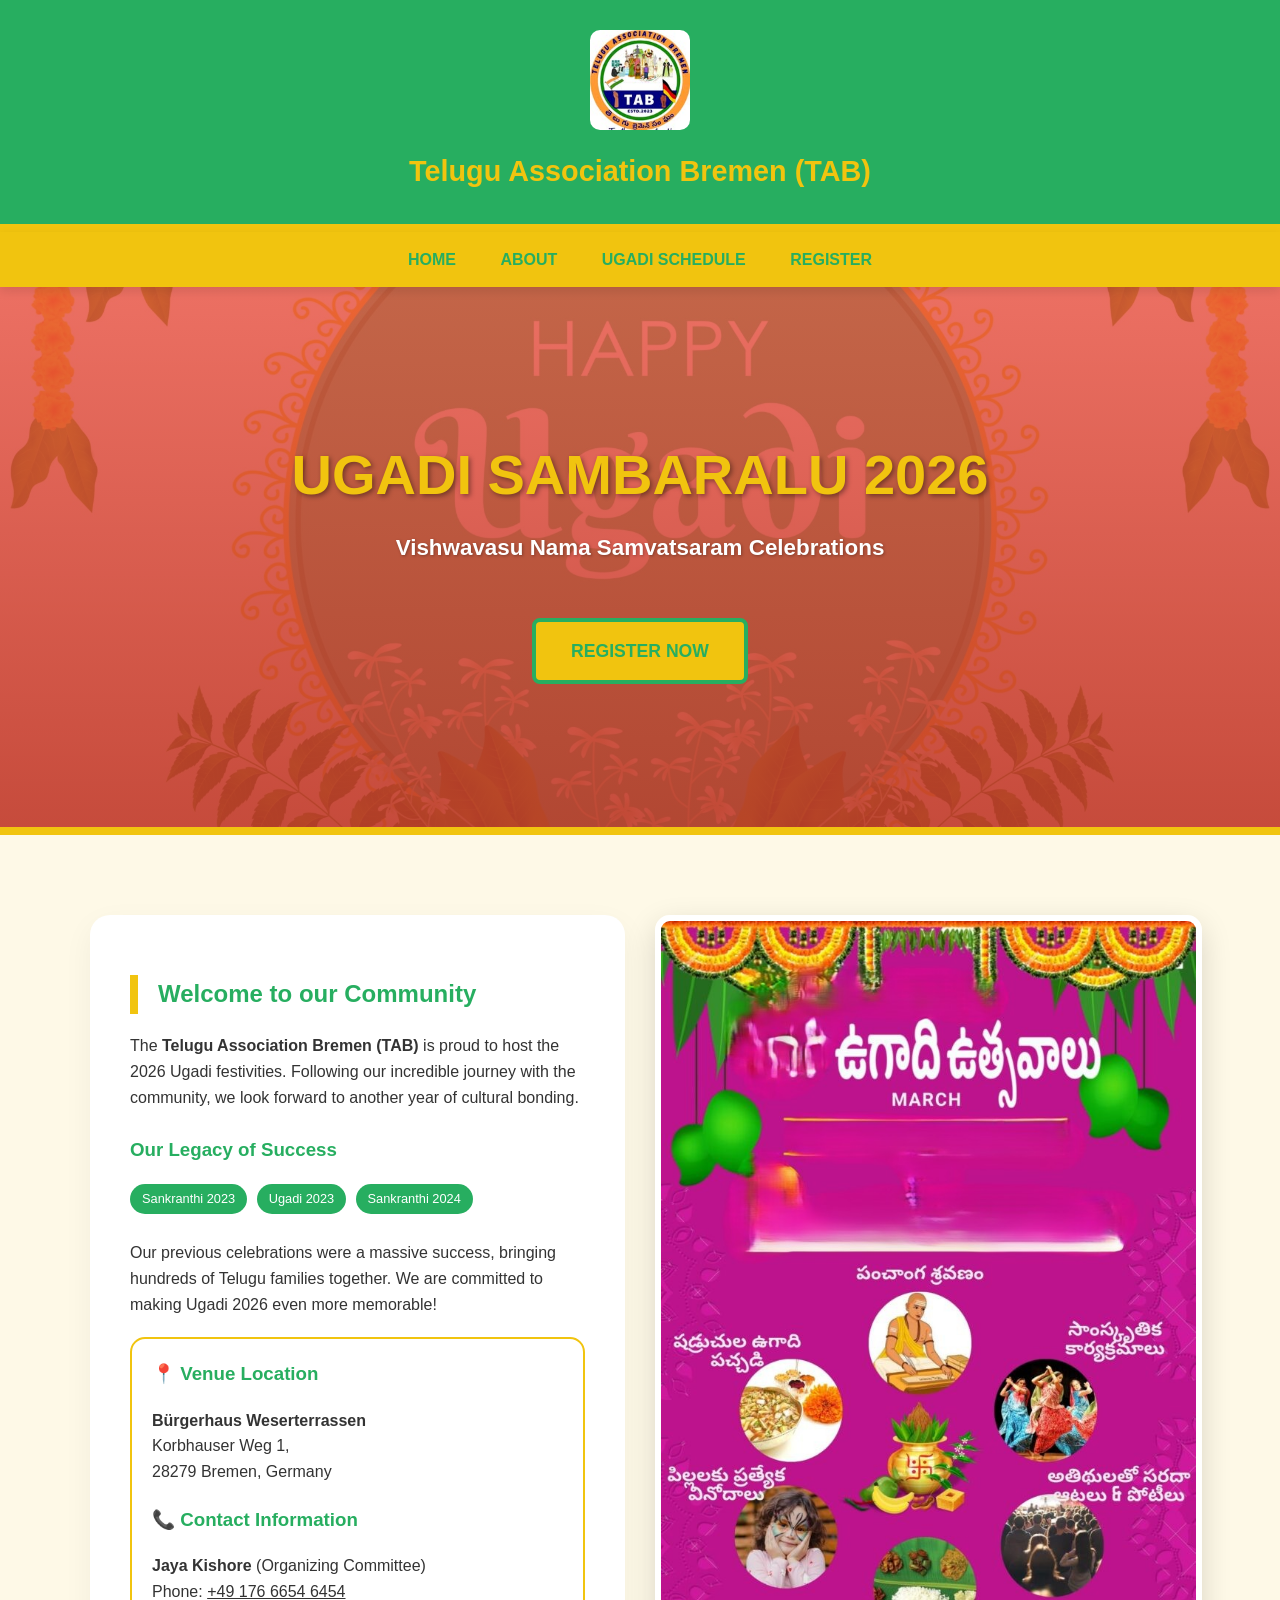
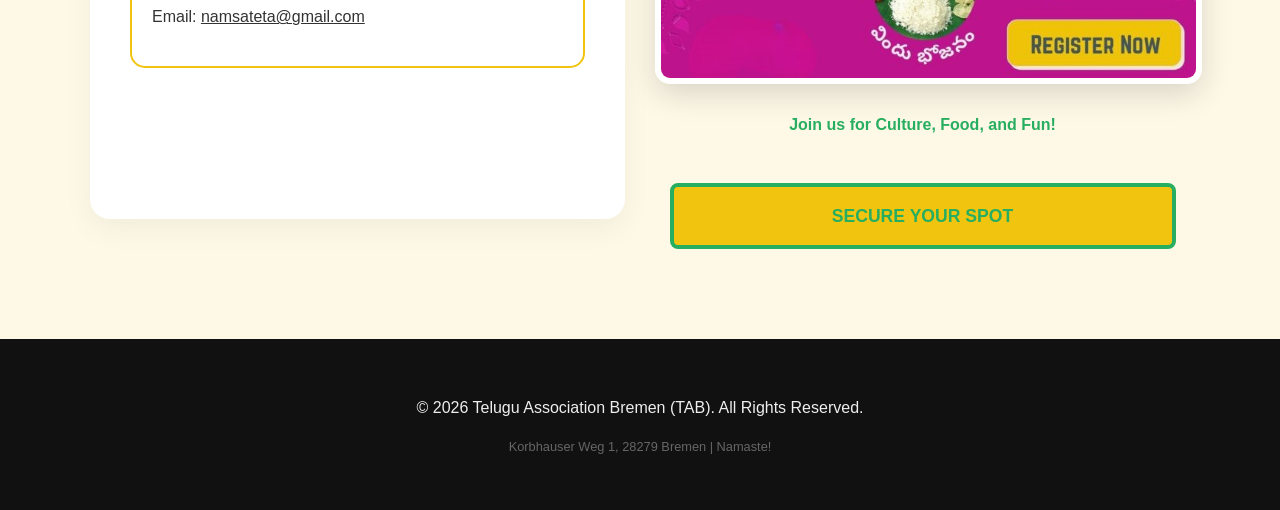
==== index.html @ 5e6ba740 "full webiste v1" ====
<!DOCTYPE html>
<html lang="en">
<head>
    <meta charset="UTF-8">
    <meta name="viewport" content="width=device-width, initial-scale=1.0">
    <title>Home | Telugu Association Bremen (TAB)</title>
    <link rel="stylesheet" href="style.css">
    <style>
        /* Internal Page-Specific Overrides */
        /* Internal Page-Specific Overrides */
        .hero-section {
            /* Updated to a Light Red / Deep Orange Gradient */
            background: linear-gradient(rgba(231, 76, 60, 0.8), rgba(192, 57, 43, 0.9)), url('ugadi-bg.jpg'); 
            height: 500px; 
            background-size: cover; 
            background-position: center; 
            color: white; 
            display: flex; 
            flex-direction: column; 
            justify-content: center; 
            align-items: center; 
            text-align: center; 
            padding: 20px;
            border-bottom: 8px solid #f1c40f;
        }

        .hero-title {
            font-size: 3.5rem; 
            color: #f1c40f; 
            margin: 0; 
            text-shadow: 2px 2px 5px rgba(0,0,0,0.4);
            font-weight: 900;
        }

        .hero-subtitle {
            font-size: 1.4rem; 
            font-weight: 600; 
            text-shadow: 1px 1px 3px rgba(0,0,0,0.3);
            margin-top: 10px;
        }

  

        .info-grid {
            display: grid;
            grid-template-columns: repeat(auto-fit, minmax(320px, 1fr));
            gap: 30px;
            margin-top: 40px;
        }

        .history-tag {
            display: inline-block;
            background: #27ae60;
            color: #fff;
            padding: 5px 12px;
            border-radius: 20px;
            font-size: 0.8rem;
            margin-right: 5px;
            margin-bottom: 10px;
        }

        .contact-box {
            background: #ffffff;
            border: 2px solid #f1c40f;
            padding: 20px;
            border-radius: 15px;
            margin-top: 20px;
        }

        .flyer-preview img {
            width: 100%;
            border-radius: 15px;
            box-shadow: 0 10px 30px rgba(0,0,0,0.15);
            border: 6px solid #fff;
            transition: transform 0.3s;
        }
        
        .flyer-preview img:hover {
            transform: scale(1.02);
        }
    </style>
</head>
<body>

    <header>
        <img src="logo.jpg" alt="TAB Bremen Logo" class="logo-img">
        <h1 style="margin:0; font-size: 1.8rem;">Telugu Association Bremen (TAB)</h1>
    </header>

    <nav>
        <a href="index.html">HOME</a>
        <a href="about.html">ABOUT</a>
        <a href="schedule.html">UGADI SCHEDULE</a>
        <a href="register.html">REGISTER</a>
    </nav>

    <section class="hero-section">
        <h1 class="hero-title">UGADI SAMBARALU 2026</h1>
        <p class="hero-subtitle">Vishwavasu Nama Samvatsaram Celebrations</p>
        <a href="register.html" class="back-btn">REGISTER NOW</a>
    </section>

    <main class="container">
        
        <div class="info-grid">
            <div class="card">
                <h2>Welcome to our Community</h2>
                <p>The <strong>Telugu Association Bremen (TAB)</strong> is proud to host the 2026 Ugadi festivities. Following our incredible journey with the community, we look forward to another year of cultural bonding.</p>
                
                <h3 style="color: #27ae60; margin-top: 25px;">Our Legacy of Success</h3>
                <div>
                    <span class="history-tag">Sankranthi 2023</span>
                    <span class="history-tag">Ugadi 2023</span>
                    <span class="history-tag">Sankranthi 2024</span>
                </div>
                <p>Our previous celebrations were a massive success, bringing hundreds of Telugu families together. We are committed to making Ugadi 2026 even more memorable!</p>

                <div class="contact-box">
                    <h3 style="margin-top:0; color: #27ae60;">📍 Venue Location</h3>
                    <p style="margin-bottom: 20px;">
                        <strong>Bürgerhaus Weserterrassen</strong><br>
                        Korbhauser Weg 1,<br>
                        28279 Bremen, Germany
                    </p>
                    
                    <h3 style="color: #27ae60;">📞 Contact Information</h3>
                    <p><strong>Jaya Kishore</strong> (Organizing Committee)<br>
                    Phone: <a href="tel:+491766654645454" style="color: inherit;">+49 176 6654 6454</a><br>
                    Email: <a href="mailto:namsateta@gmail.com" style="color: inherit;">namsateta@gmail.com</a></p>
                </div>
            </div>

            <div class="flyer-preview">
                <img src="Flyer.jpg" alt="Ugadi 2026 Official Flyer">
                <div style="text-align: center; margin-top: 20px;">
                    <p style="font-weight: bold; color: #27ae60;">Join us for Culture, Food, and Fun!</p>
                    <a href="register.html" class="back-btn" style="width: 80%;">SECURE YOUR SPOT</a>
                </div>
            </div>
        </div>

    </main>

    <footer>
        <p>&copy; 2026 Telugu Association Bremen (TAB). All Rights Reserved.</p>
        <p style="font-size: 0.8rem; color: #666;">Korbhauser Weg 1, 28279 Bremen | Namaste!</p>
    </footer>

</body>
</html>
---- style.css ----
/* style.css */
body { 
    font-family: 'Segoe UI', Tahoma, Geneva, Verdana, sans-serif; 
    margin: 0; 
    color: #333; 
    background-color: #FEF9E7; /* Unified Light Yellow Background */
    line-height: 1.6;
}

header { 
    background: #27ae60; 
    color: #f1c40f; 
    padding: 30px 20px; 
    text-align: center; 
    border-bottom: 8px solid #f1c40f; 
}

.logo-img { height: 100px; border-radius: 10px; margin-bottom: 10px; }

nav { 
    background: #f1c40f; 
    padding: 15px; 
    text-align: center; 
    position: sticky; 
    top: 0; 
    z-index: 1000; 
    box-shadow: 0 4px 10px rgba(0,0,0,0.1);
}

nav a { 
    margin: 0 20px; 
    text-decoration: none; 
    color: #27ae60; 
    font-weight: 800; 
    text-transform: uppercase;
}

.container { padding: 40px 20px; max-width: 1100px; margin: 0 auto; }

.card { 
    background: #ffffff; 
    padding: 40px; 
    border-radius: 20px; 
    box-shadow: 0 10px 30px rgba(0,0,0,0.05); 
    margin-bottom: 30px;
}

h2 { color: #27ae60; border-left: 8px solid #f1c40f; padding-left: 20px; }

/* Bold & Thick Yellow Back Button */
.back-btn {
    display: inline-block;
    margin-top: 30px;
    padding: 15px 35px;
    background-color: #f1c40f; /* Thick Yellow */
    color: #27ae60;
    text-decoration: none;
    border-radius: 8px;
    font-weight: 900; /* Extra Bold */
    font-size: 1.1rem;
    border: 4px solid #27ae60; /* Thick Green Border */
    text-transform: uppercase;
    transition: 0.3s ease-in-out;
}

.back-btn:hover {
    background-color: #27ae60;
    color: #f1c40f;
    transform: scale(1.05);
}

footer { background: #111; color: #eee; text-align: center; padding: 40px; margin-top: 50px; }
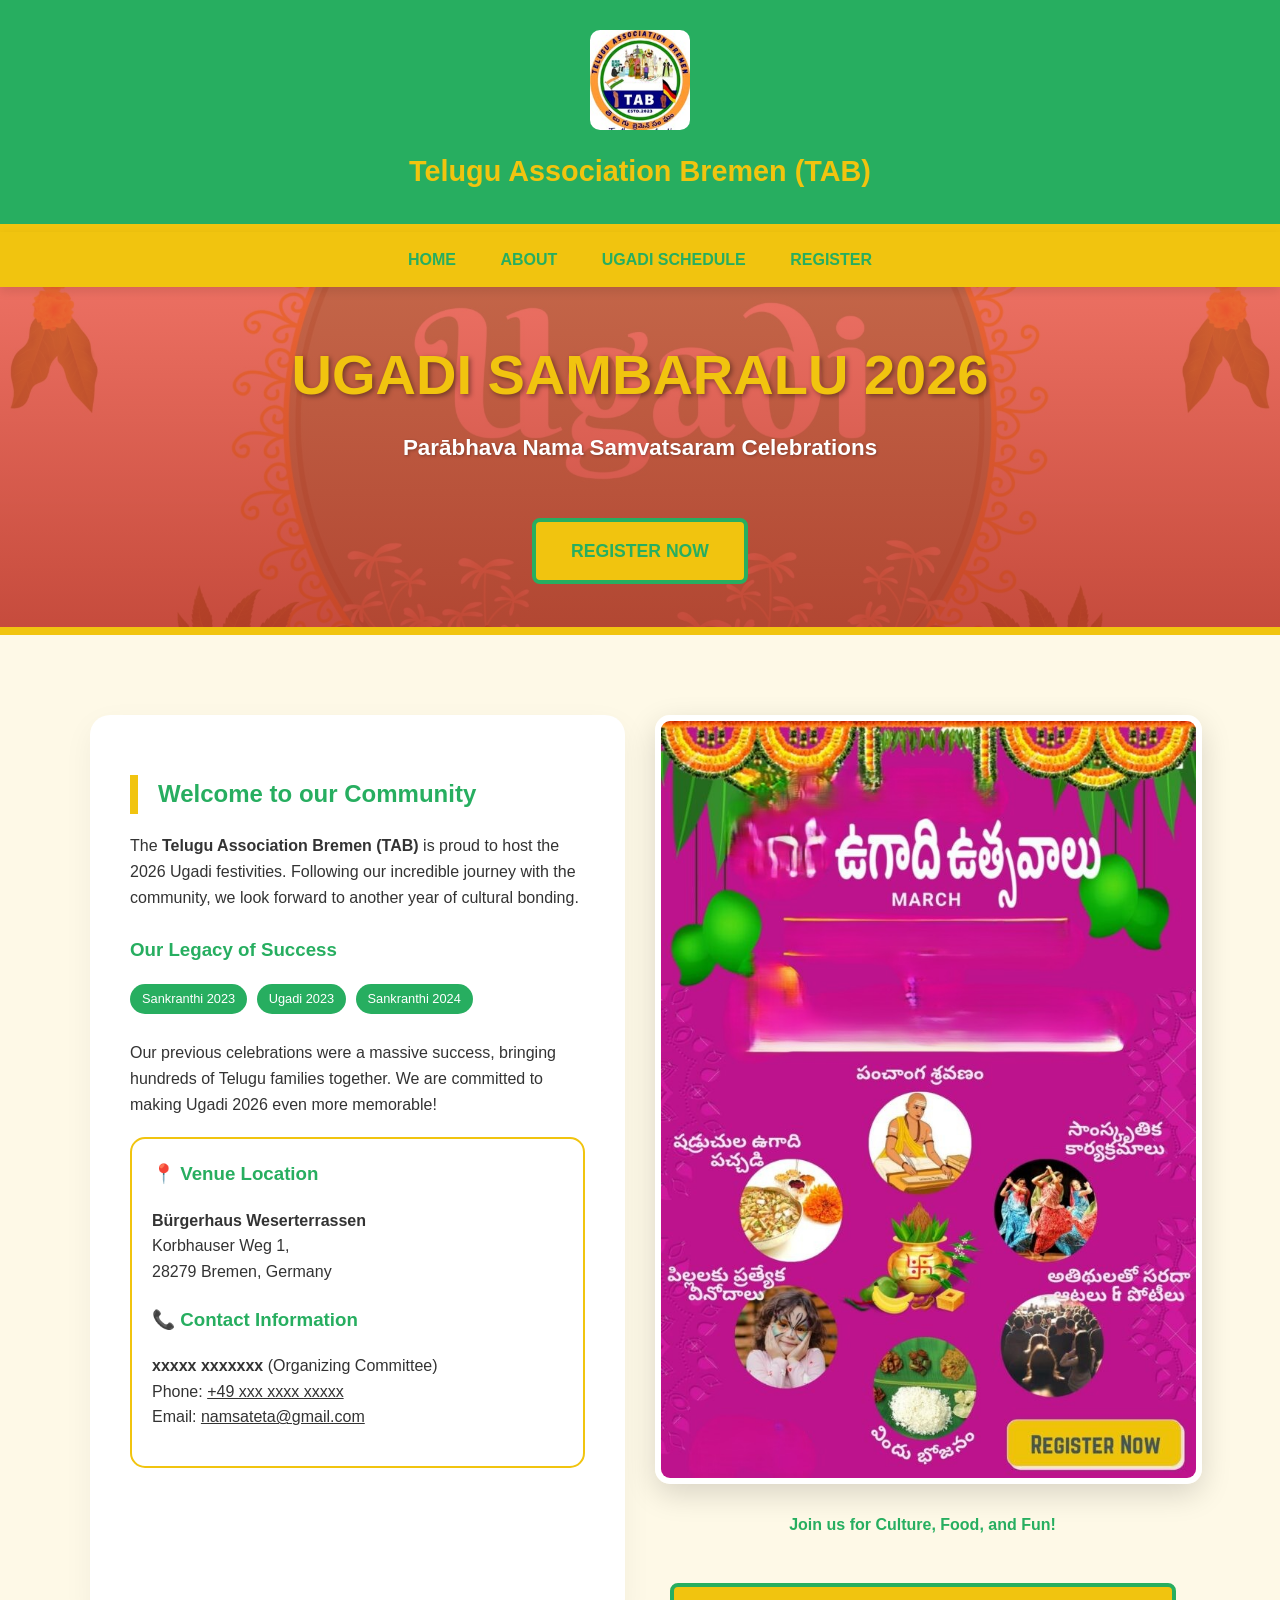
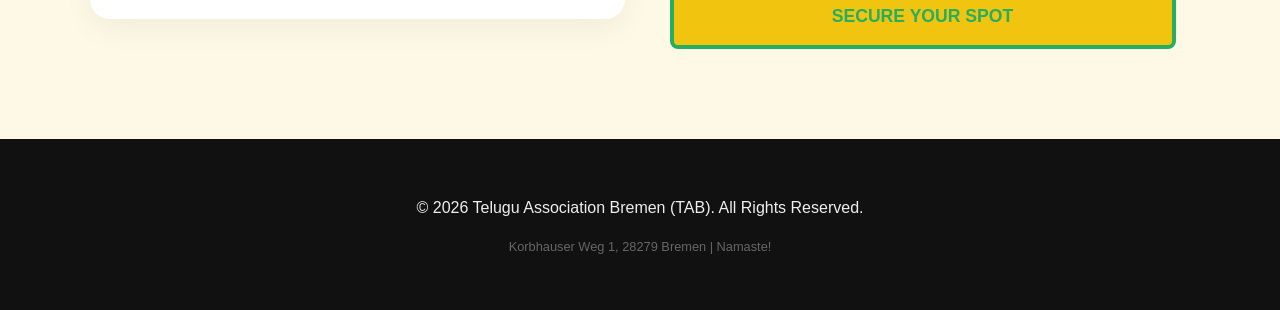
==== commit 26406d59: "Update index.html" ====
--- a/index.html
+++ b/index.html
@@ -11,7 +11,7 @@
         .hero-section {
             /* Updated to a Light Red / Deep Orange Gradient */
             background: linear-gradient(rgba(231, 76, 60, 0.8), rgba(192, 57, 43, 0.9)), url('ugadi-bg.jpg'); 
-            height: 500px; 
+            height: 300px; 
             background-size: cover; 
             background-position: center; 
             color: white; 
@@ -96,7 +96,7 @@
 
     <section class="hero-section">
         <h1 class="hero-title">UGADI SAMBARALU 2026</h1>
-        <p class="hero-subtitle">Vishwavasu Nama Samvatsaram Celebrations</p>
+        <p class="hero-subtitle">Parābhava Nama Samvatsaram Celebrations</p>
         <a href="register.html" class="back-btn">REGISTER NOW</a>
     </section>
 
@@ -124,9 +124,9 @@
                     </p>
                     
                     <h3 style="color: #27ae60;">📞 Contact Information</h3>
-                    <p><strong>Jaya Kishore</strong> (Organizing Committee)<br>
-                    Phone: <a href="tel:+491766654645454" style="color: inherit;">+49 176 6654 6454</a><br>
-                    Email: <a href="mailto:namsateta@gmail.com" style="color: inherit;">namsateta@gmail.com</a></p>
+                    <p><strong>xxxxx xxxxxxx</strong> (Organizing Committee)<br>
+                    Phone: <a href="tel:+491xxxxxxxxxxx" style="color: inherit;">+49 xxx xxxx xxxxx</a><br>
+                    Email: <a href="mailto:xxxxxxxxxxx@gmail.com" style="color: inherit;">namsateta@gmail.com</a></p>
                 </div>
             </div>
 
@@ -147,4 +147,5 @@
     </footer>
 
 </body>
-</html>+
+</html>
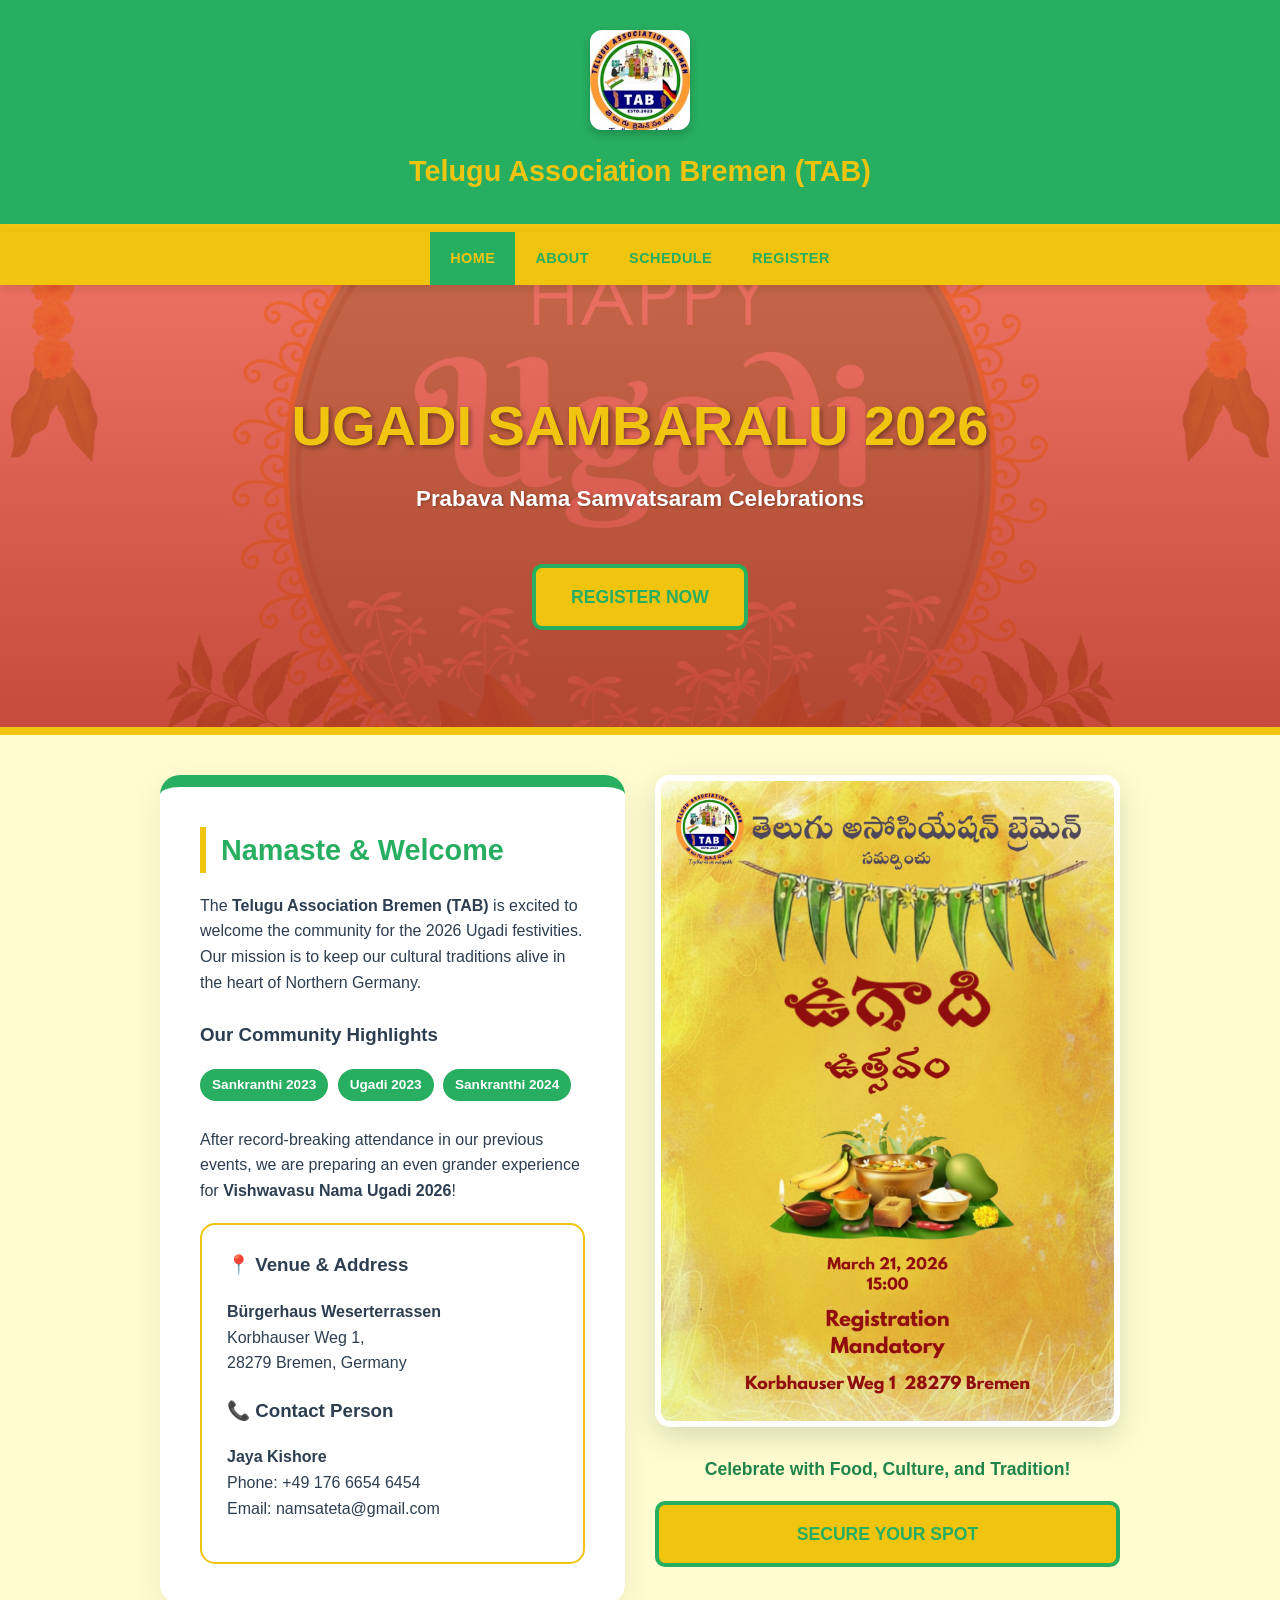
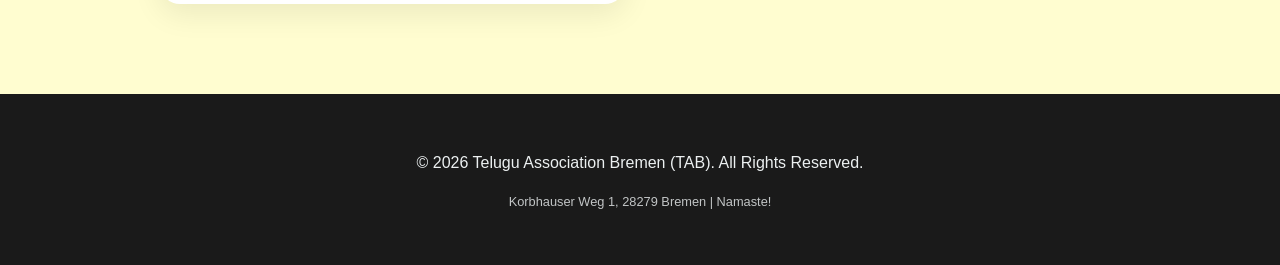
==== commit 70ea03b6: "updated css and colors" ====
--- a/index.html
+++ b/index.html
@@ -6,12 +6,10 @@
     <title>Home | Telugu Association Bremen (TAB)</title>
     <link rel="stylesheet" href="style.css">
     <style>
-        /* Internal Page-Specific Overrides */
-        /* Internal Page-Specific Overrides */
+        /* Hero section specific to the Home Page */
         .hero-section {
-            /* Updated to a Light Red / Deep Orange Gradient */
             background: linear-gradient(rgba(231, 76, 60, 0.8), rgba(192, 57, 43, 0.9)), url('ugadi-bg.jpg'); 
-            height: 300px; 
+            height: 450px; 
             background-size: cover; 
             background-position: center; 
             color: white; 
@@ -21,12 +19,12 @@
             align-items: center; 
             text-align: center; 
             padding: 20px;
-            border-bottom: 8px solid #f1c40f;
+            border-bottom: 8px solid var(--saffron-yellow);
         }
 
         .hero-title {
             font-size: 3.5rem; 
-            color: #f1c40f; 
+            color: var(--saffron-yellow); 
             margin: 0; 
             text-shadow: 2px 2px 5px rgba(0,0,0,0.4);
             font-weight: 900;
@@ -39,8 +37,6 @@
             margin-top: 10px;
         }
 
-  
-
         .info-grid {
             display: grid;
             grid-template-columns: repeat(auto-fit, minmax(320px, 1fr));
@@ -50,33 +46,37 @@
 
         .history-tag {
             display: inline-block;
-            background: #27ae60;
+            background: var(--primary-green);
             color: #fff;
             padding: 5px 12px;
             border-radius: 20px;
-            font-size: 0.8rem;
+            font-size: 0.85rem;
             margin-right: 5px;
             margin-bottom: 10px;
+            font-weight: bold;
         }
 
         .contact-box {
             background: #ffffff;
-            border: 2px solid #f1c40f;
-            padding: 20px;
+            border: 2px solid var(--saffron-yellow);
+            padding: 25px;
             border-radius: 15px;
             margin-top: 20px;
         }
 
         .flyer-preview img {
             width: 100%;
+            height: auto;
             border-radius: 15px;
             box-shadow: 0 10px 30px rgba(0,0,0,0.15);
             border: 6px solid #fff;
-            transition: transform 0.3s;
         }
-        
-        .flyer-preview img:hover {
-            transform: scale(1.02);
+
+        /* Mobile specific adjustments for index */
+        @media (max-width: 768px) {
+            .hero-title { font-size: 2.2rem; }
+            .hero-subtitle { font-size: 1.1rem; }
+            .hero-section { height: auto; padding: 60px 20px; }
         }
     </style>
 </head>
@@ -88,53 +88,53 @@
     </header>
 
     <nav>
-        <a href="index.html">HOME</a>
+        <a href="index.html" style="background: var(--primary-green); color: var(--saffron-yellow);">HOME</a>
         <a href="about.html">ABOUT</a>
-        <a href="schedule.html">UGADI SCHEDULE</a>
+        <a href="schedule.html">SCHEDULE</a>
         <a href="register.html">REGISTER</a>
     </nav>
 
     <section class="hero-section">
         <h1 class="hero-title">UGADI SAMBARALU 2026</h1>
-        <p class="hero-subtitle">Parābhava Nama Samvatsaram Celebrations</p>
-        <a href="register.html" class="back-btn">REGISTER NOW</a>
+        <p class="hero-subtitle">Prabava Nama Samvatsaram Celebrations</p>
+        <a href="register.html" class="back-btn" style="margin-top: 25px;">REGISTER NOW</a>
     </section>
 
     <main class="container">
         
         <div class="info-grid">
             <div class="card">
-                <h2>Welcome to our Community</h2>
-                <p>The <strong>Telugu Association Bremen (TAB)</strong> is proud to host the 2026 Ugadi festivities. Following our incredible journey with the community, we look forward to another year of cultural bonding.</p>
+                <h2>Namaste & Welcome</h2>
+                <p>The <strong>Telugu Association Bremen (TAB)</strong> is excited to welcome the community for the 2026 Ugadi festivities. Our mission is to keep our cultural traditions alive in the heart of Northern Germany.</p>
                 
-                <h3 style="color: #27ae60; margin-top: 25px;">Our Legacy of Success</h3>
+                <h3 style="margin-top: 25px;">Our Community Highlights</h3>
                 <div>
                     <span class="history-tag">Sankranthi 2023</span>
                     <span class="history-tag">Ugadi 2023</span>
                     <span class="history-tag">Sankranthi 2024</span>
                 </div>
-                <p>Our previous celebrations were a massive success, bringing hundreds of Telugu families together. We are committed to making Ugadi 2026 even more memorable!</p>
+                <p>After record-breaking attendance in our previous events, we are preparing an even grander experience for <strong>Vishwavasu Nama Ugadi 2026</strong>!</p>
 
                 <div class="contact-box">
-                    <h3 style="margin-top:0; color: #27ae60;">📍 Venue Location</h3>
+                    <h3 style="margin-top:0;">📍 Venue & Address</h3>
                     <p style="margin-bottom: 20px;">
                         <strong>Bürgerhaus Weserterrassen</strong><br>
                         Korbhauser Weg 1,<br>
                         28279 Bremen, Germany
                     </p>
                     
-                    <h3 style="color: #27ae60;">📞 Contact Information</h3>
-                    <p><strong>xxxxx xxxxxxx</strong> (Organizing Committee)<br>
-                    Phone: <a href="tel:+491xxxxxxxxxxx" style="color: inherit;">+49 xxx xxxx xxxxx</a><br>
-                    Email: <a href="mailto:xxxxxxxxxxx@gmail.com" style="color: inherit;">namsateta@gmail.com</a></p>
+                    <h3>📞 Contact Person</h3>
+                    <p><strong>Jaya Kishore</strong><br>
+                    Phone: <a href="tel:+491766654645454" style="color: inherit; text-decoration: none;">+49 176 6654 6454</a><br>
+                    Email: <a href="mailto:namsateta@gmail.com" style="color: inherit; text-decoration: none;">namsateta@gmail.com</a></p>
                 </div>
             </div>
 
             <div class="flyer-preview">
                 <img src="Flyer.jpg" alt="Ugadi 2026 Official Flyer">
                 <div style="text-align: center; margin-top: 20px;">
-                    <p style="font-weight: bold; color: #27ae60;">Join us for Culture, Food, and Fun!</p>
-                    <a href="register.html" class="back-btn" style="width: 80%;">SECURE YOUR SPOT</a>
+                    <p style="font-weight: bold; color: var(--deep-green); font-size: 1.1rem;">Celebrate with Food, Culture, and Tradition!</p>
+                    <a href="register.html" class="back-btn" style="width: 100%;">SECURE YOUR SPOT</a>
                 </div>
             </div>
         </div>
@@ -143,9 +143,8 @@
 
     <footer>
         <p>&copy; 2026 Telugu Association Bremen (TAB). All Rights Reserved.</p>
-        <p style="font-size: 0.8rem; color: #666;">Korbhauser Weg 1, 28279 Bremen | Namaste!</p>
+        <p style="font-size: 0.8rem; opacity: 0.8; margin-top: 10px;">Korbhauser Weg 1, 28279 Bremen | Namaste!</p>
     </footer>
 
 </body>
-
-</html>
+</html>
--- a/style.css
+++ b/style.css
@@ -1,72 +1,251 @@
-/* style.css */
-body { 
-    font-family: 'Segoe UI', Tahoma, Geneva, Verdana, sans-serif; 
-    margin: 0; 
-    color: #333; 
-    background-color: #FEF9E7; /* Unified Light Yellow Background */
+/* TAB Bremen - Master Stylesheet 
+   Palette: Forest Green (#27ae60), Golden Yellow (#f1c40f), Cream (#FFFDD0)
+*/
+
+:root {
+    --primary-green: #27ae60;
+    --deep-green: #1e8449;
+    --saffron-yellow: #f1c40f;
+    --cream-bg: #FFFDD0;
+    --white: #ffffff;
+    --text-dark: #2c3e50;
+    --error-red: #e74c3c;
+    --shadow: 0 10px 30px rgba(0, 0, 0, 0.08);
+}
+
+/* --- Global Reset --- */
+* {
+    box-sizing: border-box;
+    -webkit-tap-highlight-color: transparent;
+}
+
+body {
+    font-family: 'Segoe UI', Tahoma, Geneva, Verdana, sans-serif;
+    margin: 0;
+    padding: 0;
+    background-color: var(--cream-bg);
+    color: var(--text-dark);
     line-height: 1.6;
 }
 
-header { 
-    background: #27ae60; 
-    color: #f1c40f; 
-    padding: 30px 20px; 
-    text-align: center; 
-    border-bottom: 8px solid #f1c40f; 
-}
-
-.logo-img { height: 100px; border-radius: 10px; margin-bottom: 10px; }
-
-nav { 
-    background: #f1c40f; 
-    padding: 15px; 
-    text-align: center; 
-    position: sticky; 
-    top: 0; 
-    z-index: 1000; 
+/* --- Header & Branding --- */
+header {
+    background-color: var(--primary-green);
+    color: var(--saffron-yellow);
+    padding: 30px 20px;
+    text-align: center;
+    border-bottom: 8px solid var(--saffron-yellow);
+}
+
+.logo-img {
+    height: 100px;
+    width: auto;
+    border-radius: 12px;
+    margin-bottom: 10px;
+    box-shadow: 0 4px 8px rgba(0,0,0,0.2);
+}
+
+/* --- Navigation (Sticky) --- */
+nav {
+    background: var(--saffron-yellow);
+    position: sticky;
+    top: 0;
+    z-index: 1000;
+    display: flex;
+    justify-content: center;
+    flex-wrap: wrap;
     box-shadow: 0 4px 10px rgba(0,0,0,0.1);
 }
 
-nav a { 
-    margin: 0 20px; 
-    text-decoration: none; 
-    color: #27ae60; 
-    font-weight: 800; 
+nav a {
+    padding: 15px 20px;
+    text-decoration: none;
+    color: var(--primary-green);
+    font-weight: 900;
     text-transform: uppercase;
-}
-
-.container { padding: 40px 20px; max-width: 1100px; margin: 0 auto; }
-
-.card { 
-    background: #ffffff; 
-    padding: 40px; 
-    border-radius: 20px; 
-    box-shadow: 0 10px 30px rgba(0,0,0,0.05); 
+    font-size: 0.9rem;
+    letter-spacing: 0.5px;
+    transition: 0.3s;
+}
+
+nav a:hover {
+    background-color: var(--primary-green);
+    color: var(--saffron-yellow);
+}
+
+/* --- Layout Containers --- */
+.container {
+    max-width: 1000px;
+    margin: 40px auto;
+    padding: 0 20px;
+}
+
+.card {
+    background: var(--white);
+    padding: 40px;
+    border-radius: 20px;
+    box-shadow: var(--shadow);
+    border-top: 12px solid var(--primary-green);
     margin-bottom: 30px;
 }
 
-h2 { color: #27ae60; border-left: 8px solid #f1c40f; padding-left: 20px; }
-
-/* Bold & Thick Yellow Back Button */
-.back-btn {
+/* --- Typography --- */
+h1, h2, h3 {
+    margin-top: 0;
+}
+
+h2 {
+    color: var(--primary-green);
+    font-size: 1.8rem;
+    border-left: 6px solid var(--saffron-yellow);
+    padding-left: 15px;
+    margin-bottom: 20px;
+}
+
+/* --- Buttons (Bold & Thick) --- */
+.back-btn, .btn-submit {
     display: inline-block;
-    margin-top: 30px;
     padding: 15px 35px;
-    background-color: #f1c40f; /* Thick Yellow */
-    color: #27ae60;
+    background-color: var(--saffron-yellow);
+    color: var(--primary-green);
     text-decoration: none;
+    border-radius: 10px;
+    font-weight: 900;
+    font-size: 1.1rem;
+    border: 4px solid var(--primary-green);
+    text-transform: uppercase;
+    transition: 0.3s ease;
+    cursor: pointer;
+    text-align: center;
+}
+
+.back-btn:hover, .btn-submit:hover {
+    background-color: var(--primary-green);
+    color: var(--saffron-yellow);
+    transform: translateY(-3px);
+    box-shadow: 0 5px 15px rgba(39, 174, 96, 0.3);
+}
+
+/* --- Forms (Registration) --- */
+.section-title {
+    display: flex;
+    align-items: center;
+    background: var(--cream-bg);
+    padding: 10px 15px;
     border-radius: 8px;
-    font-weight: 900; /* Extra Bold */
-    font-size: 1.1rem;
-    border: 4px solid #27ae60; /* Thick Green Border */
-    text-transform: uppercase;
-    transition: 0.3s ease-in-out;
-}
-
-.back-btn:hover {
-    background-color: #27ae60;
-    color: #f1c40f;
-    transform: scale(1.05);
-}
-
-footer { background: #111; color: #eee; text-align: center; padding: 40px; margin-top: 50px; }+    margin: 30px 0 20px 0;
+    color: var(--primary-green);
+    font-weight: bold;
+    border-left: 6px solid var(--saffron-yellow);
+}
+
+.grid-row {
+    display: grid;
+    grid-template-columns: repeat(auto-fit, minmax(200px, 1fr));
+    gap: 20px;
+    margin-bottom: 20px;
+}
+
+.input-group {
+    display: flex;
+    flex-direction: column;
+}
+
+label {
+    font-size: 0.9rem;
+    font-weight: 600;
+    margin-bottom: 8px;
+    color: #444;
+}
+
+input, select {
+    padding: 12px;
+    border: 1.5px solid #eee;
+    border-radius: 8px;
+    font-size: 1rem;
+    width: 100%;
+}
+
+input:focus {
+    outline: none;
+    border-color: var(--primary-green);
+}
+
+.option-box {
+    display: grid;
+    grid-template-columns: repeat(auto-fill, minmax(160px, 1fr));
+    gap: 12px;
+    background: #fafafa;
+    padding: 15px;
+    border-radius: 10px;
+}
+
+/* --- Tables (Schedule) --- */
+.schedule-table {
+    width: 100%;
+    border-collapse: collapse;
+    margin-top: 20px;
+    background: var(--white);
+}
+
+.schedule-table th {
+    background: var(--primary-green);
+    color: var(--saffron-yellow);
+    padding: 15px;
+    text-align: left;
+}
+
+.schedule-table td {
+    padding: 15px;
+    border-bottom: 1px solid #eee;
+}
+
+.time-slot {
+    font-weight: bold;
+    color: var(--primary-green);
+}
+
+/* --- Footer --- */
+footer {
+    background: #1a1a1a;
+    color: #ecf0f1;
+    text-align: center;
+    padding: 40px 20px;
+    margin-top: 60px;
+}
+
+/* --- Mobile Responsiveness --- */
+@media (max-width: 768px) {
+    .logo-img {
+        height: 70px;
+    }
+
+    header h1 {
+        font-size: 1.4rem;
+    }
+
+    nav a {
+        padding: 10px 15px;
+        font-size: 0.8rem;
+        flex: 1 0 45%;
+        text-align: center;
+    }
+
+    .container {
+        padding: 0 15px;
+        margin-top: 20px;
+    }
+
+    .card {
+        padding: 25px 15px;
+    }
+
+    h2 {
+        font-size: 1.4rem;
+    }
+
+    .back-btn {
+        width: 100%;
+        font-size: 1rem;
+    }
+}
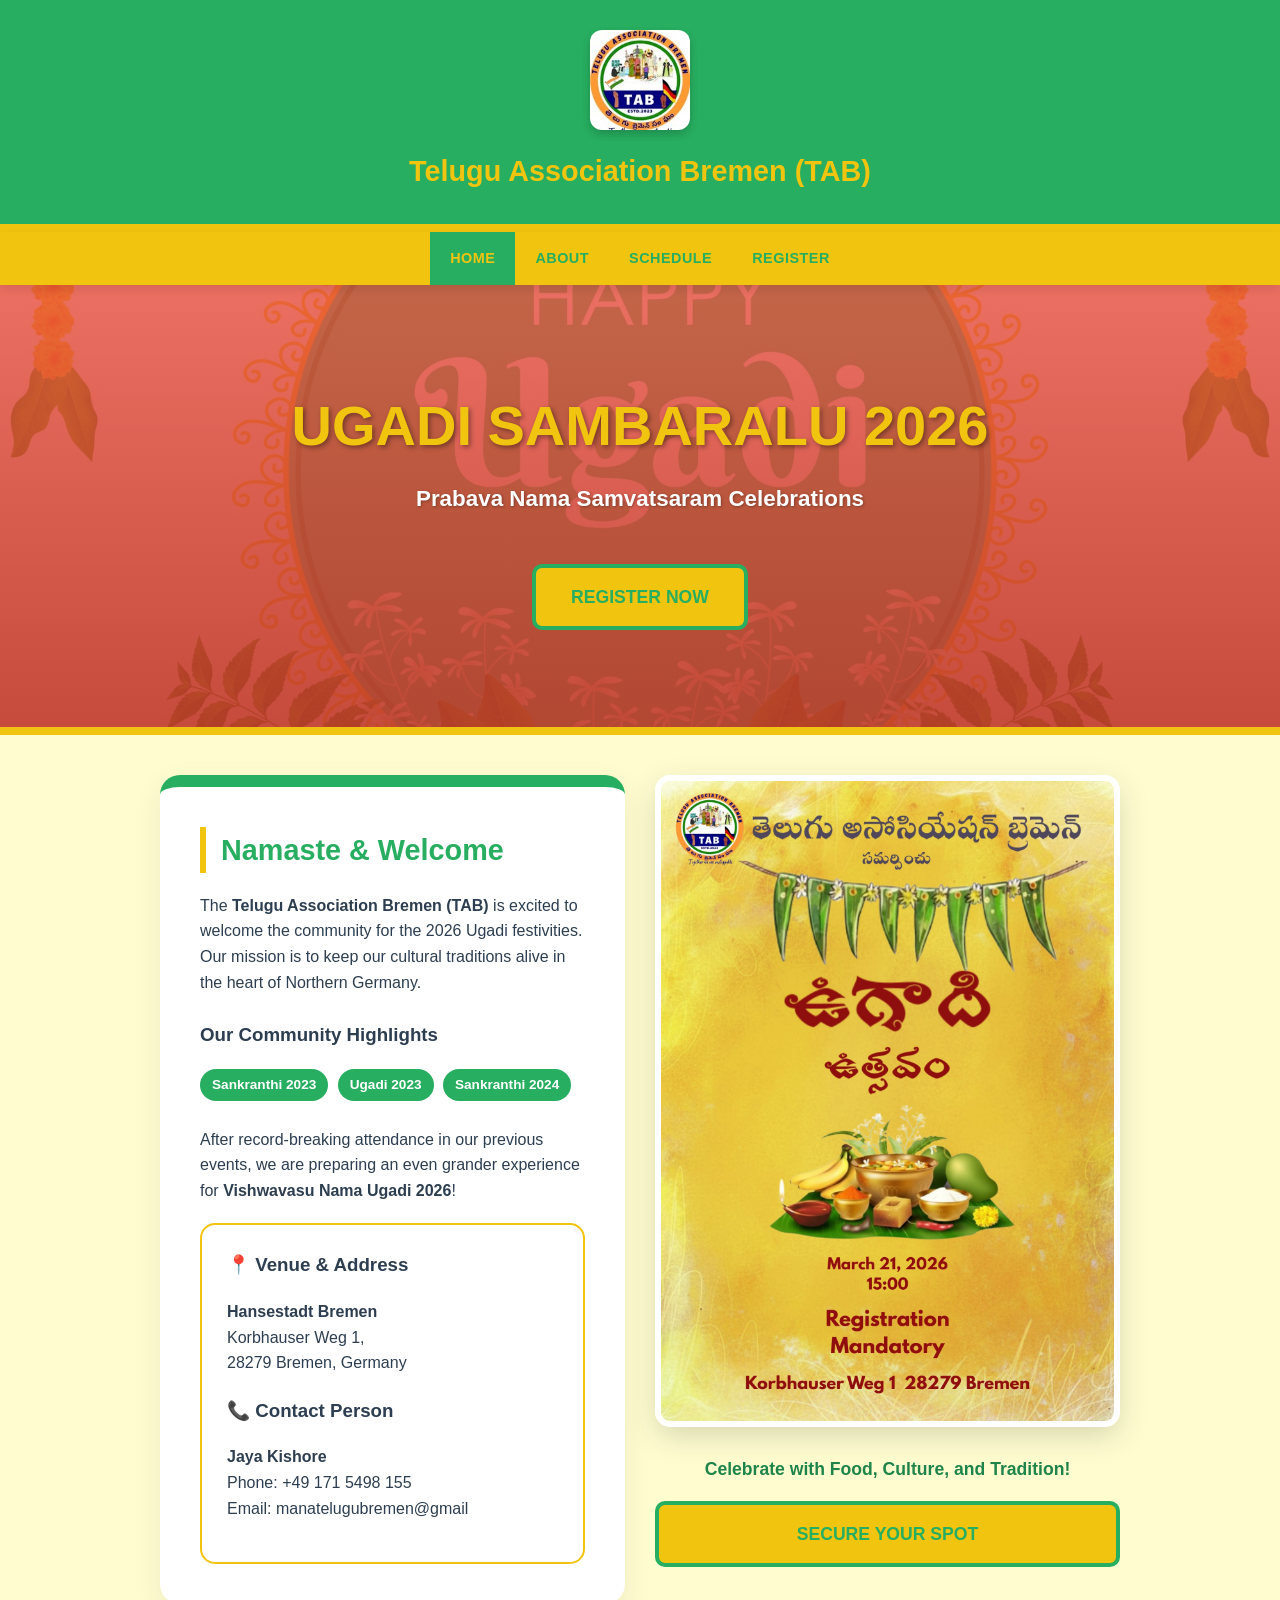
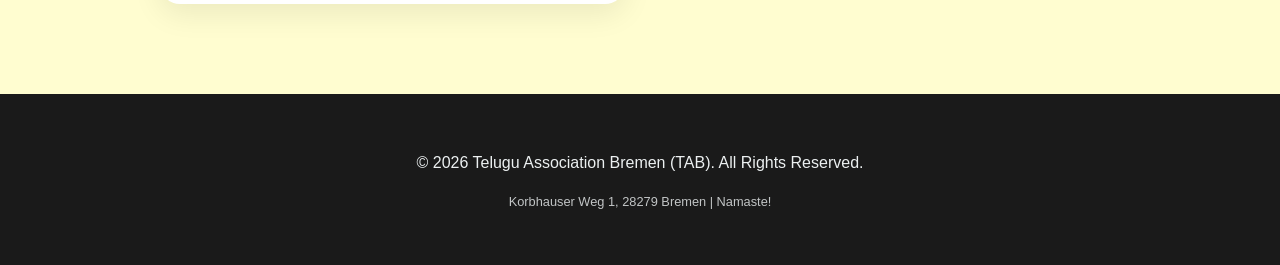
==== commit 23372761: "update payment" ====
--- a/index.html
+++ b/index.html
@@ -118,15 +118,15 @@
                 <div class="contact-box">
                     <h3 style="margin-top:0;">📍 Venue & Address</h3>
                     <p style="margin-bottom: 20px;">
-                        <strong>Bürgerhaus Weserterrassen</strong><br>
+                        <strong>Hansestadt Bremen</strong><br>
                         Korbhauser Weg 1,<br>
                         28279 Bremen, Germany
                     </p>
                     
                     <h3>📞 Contact Person</h3>
                     <p><strong>Jaya Kishore</strong><br>
-                    Phone: <a href="tel:+491766654645454" style="color: inherit; text-decoration: none;">+49 176 6654 6454</a><br>
-                    Email: <a href="mailto:namsateta@gmail.com" style="color: inherit; text-decoration: none;">namsateta@gmail.com</a></p>
+                    Phone: <a href="tel:+491715498155" style="color: inherit; text-decoration: none;">+49 171 5498 155</a><br>
+                    Email: <a href="mailto:manatelugubremen@gmail.com" style="color: inherit; text-decoration: none;">manatelugubremen@gmail</a></p>
                 </div>
             </div>
 
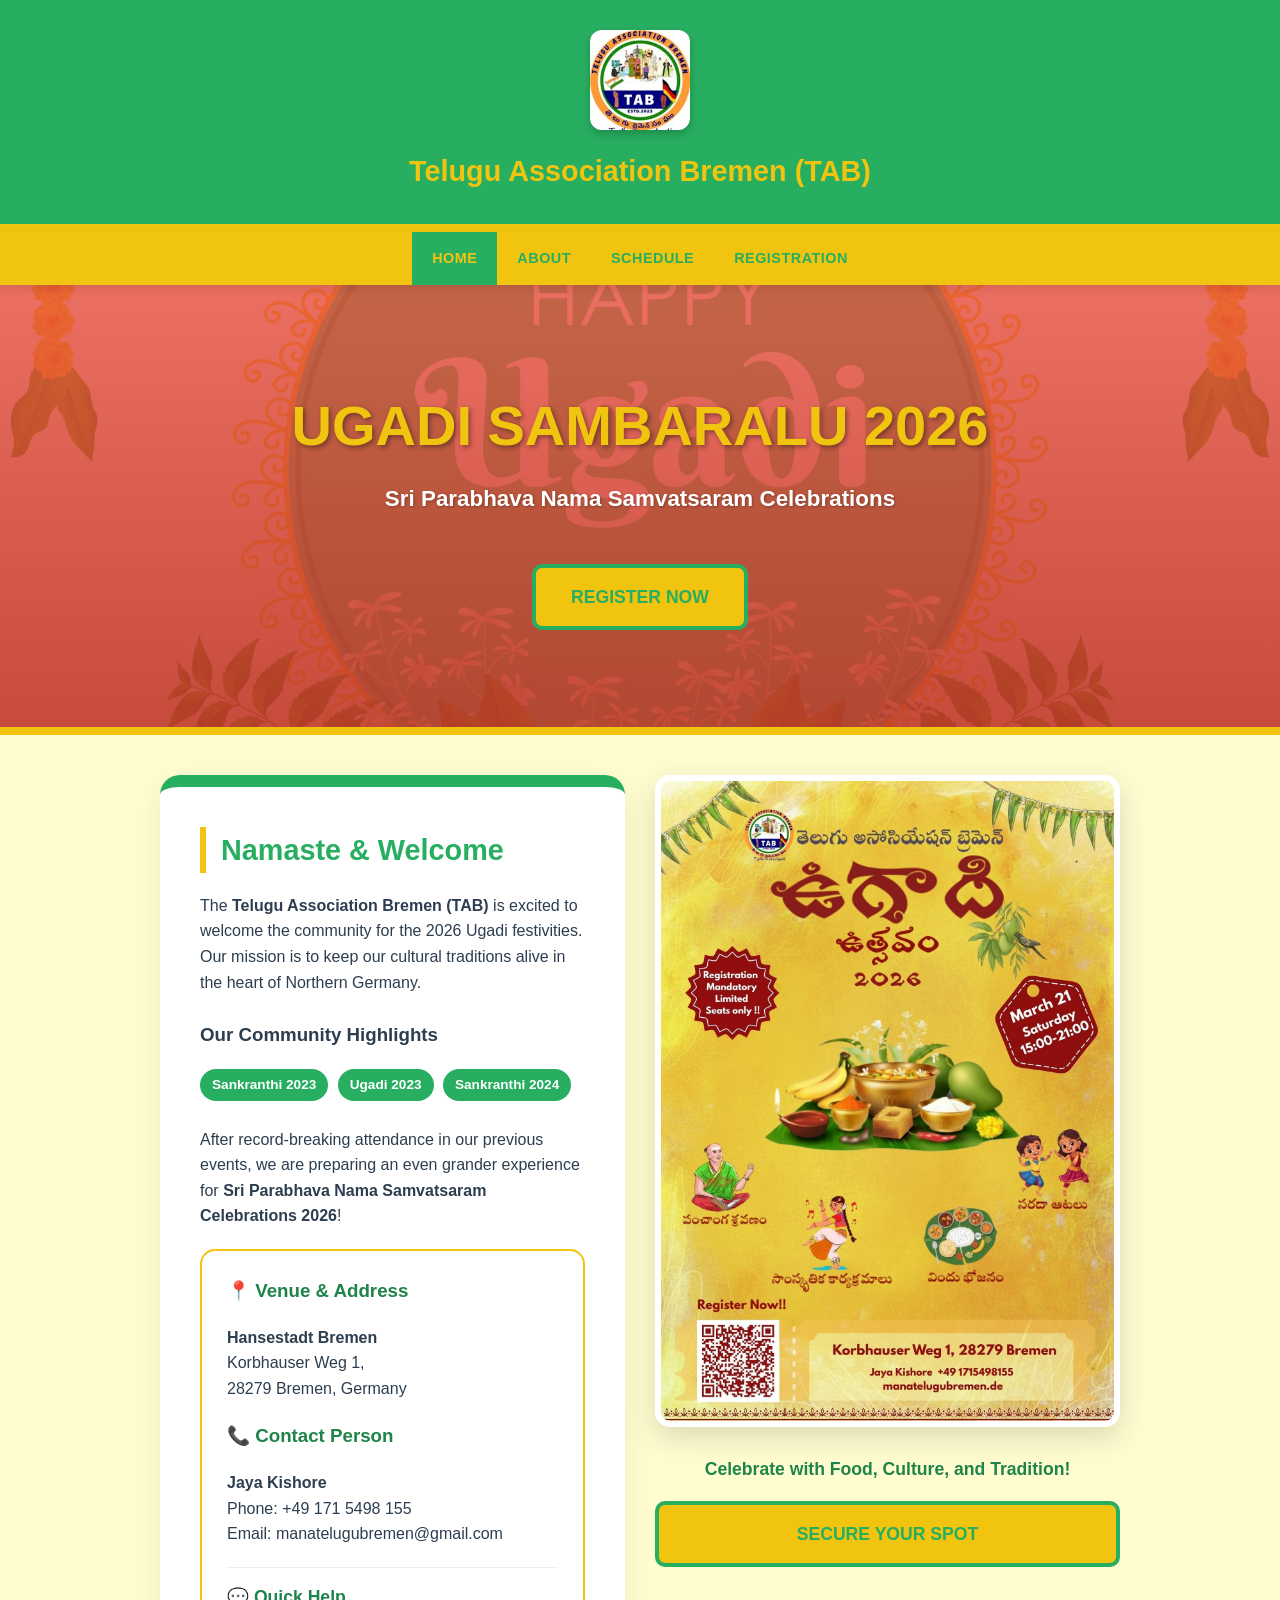
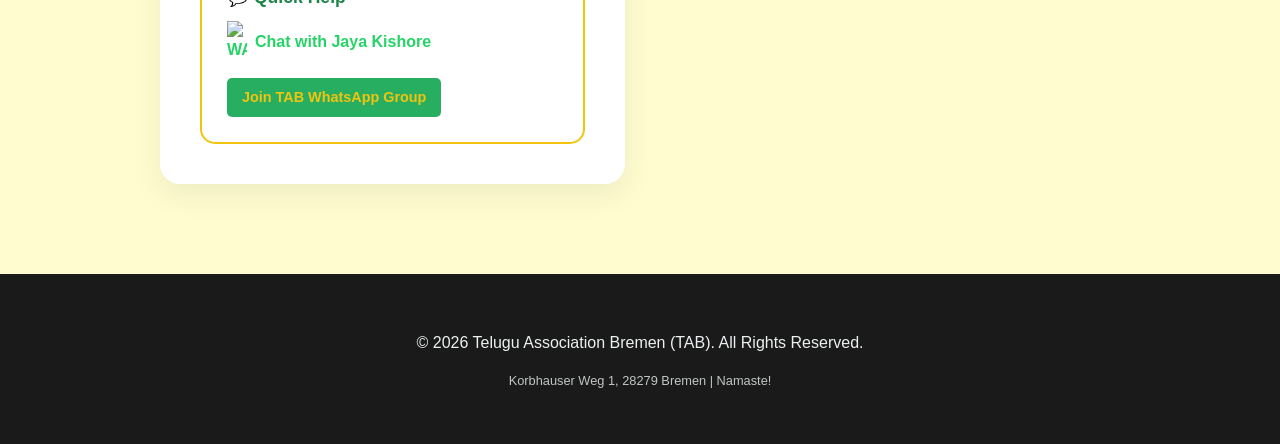
==== commit 99b6e838: "content fixing" ====
--- a/index.html
+++ b/index.html
@@ -91,12 +91,12 @@
         <a href="index.html" style="background: var(--primary-green); color: var(--saffron-yellow);">HOME</a>
         <a href="about.html">ABOUT</a>
         <a href="schedule.html">SCHEDULE</a>
-        <a href="register.html">REGISTER</a>
+        <a href="register.html">REGISTRATION</a>
     </nav>
 
     <section class="hero-section">
         <h1 class="hero-title">UGADI SAMBARALU 2026</h1>
-        <p class="hero-subtitle">Prabava Nama Samvatsaram Celebrations</p>
+        <p class="hero-subtitle"> Sri Parabhava Nama Samvatsaram Celebrations</p>
         <a href="register.html" class="back-btn" style="margin-top: 25px;">REGISTER NOW</a>
     </section>
 
@@ -113,20 +113,37 @@
                     <span class="history-tag">Ugadi 2023</span>
                     <span class="history-tag">Sankranthi 2024</span>
                 </div>
-                <p>After record-breaking attendance in our previous events, we are preparing an even grander experience for <strong>Vishwavasu Nama Ugadi 2026</strong>!</p>
+                <p>After record-breaking attendance in our previous events, we are preparing an even grander experience for <strong> Sri Parabhava Nama Samvatsaram Celebrations 2026</strong>!</p>
 
-                <div class="contact-box">
-                    <h3 style="margin-top:0;">📍 Venue & Address</h3>
+               <div class="contact-box">
+                    <h3 style="margin-top:0; color: var(--deep-green);">📍 Venue & Address</h3>
                     <p style="margin-bottom: 20px;">
                         <strong>Hansestadt Bremen</strong><br>
                         Korbhauser Weg 1,<br>
                         28279 Bremen, Germany
                     </p>
                     
-                    <h3>📞 Contact Person</h3>
-                    <p><strong>Jaya Kishore</strong><br>
-                    Phone: <a href="tel:+491715498155" style="color: inherit; text-decoration: none;">+49 171 5498 155</a><br>
-                    Email: <a href="mailto:manatelugubremen@gmail.com" style="color: inherit; text-decoration: none;">manatelugubremen@gmail</a></p>
+                    <h3 style="color: var(--deep-green);">📞 Contact Person</h3>
+                    <p style="margin-bottom: 10px;">
+                        <strong>Jaya Kishore</strong><br>
+                        Phone: <a href="tel:+491715498155" style="color: inherit; text-decoration: none;">+49 171 5498 155</a><br>
+                        Email: <a href="mailto:manatelugubremen@gmail.com" style="color: inherit; text-decoration: none;">manatelugubremen@gmail.com</a>
+                    </p>
+
+                    <div style="margin-top: 20px; border-top: 1px solid #eee; padding-top: 15px;">
+                        <h3 style="color: var(--deep-green); font-size: 1.1rem; margin-bottom: 10px;">💬 Quick Help</h3>
+                        
+                        <a href="https://wa.me/491715498155" target="_blank" style="display: inline-flex; align-items: center; text-decoration: none; color: #25D366; font-weight: bold; margin-bottom: 10px;">
+                            <img src="https://upload.wikimedia.org/wikipedia/commons/6/6b/WhatsApp.svg" alt="WA" style="width: 20px; margin-right: 8px;">
+                            Chat with Jaya Kishore
+                        </a>
+
+                        <br>
+
+                        <a href="https://chat.whatsapp.com/LcFhZnBypY7LP8L52rfYfx" target="_blank" style="display: inline-flex; align-items: center; text-decoration: none; background: var(--primary-green); color: var(--saffron-yellow); padding: 8px 15px; border-radius: 5px; font-size: 0.9rem; font-weight: bold; margin-top: 5px;">
+                            Join TAB WhatsApp Group
+                        </a>
+                    </div>
                 </div>
             </div>
 
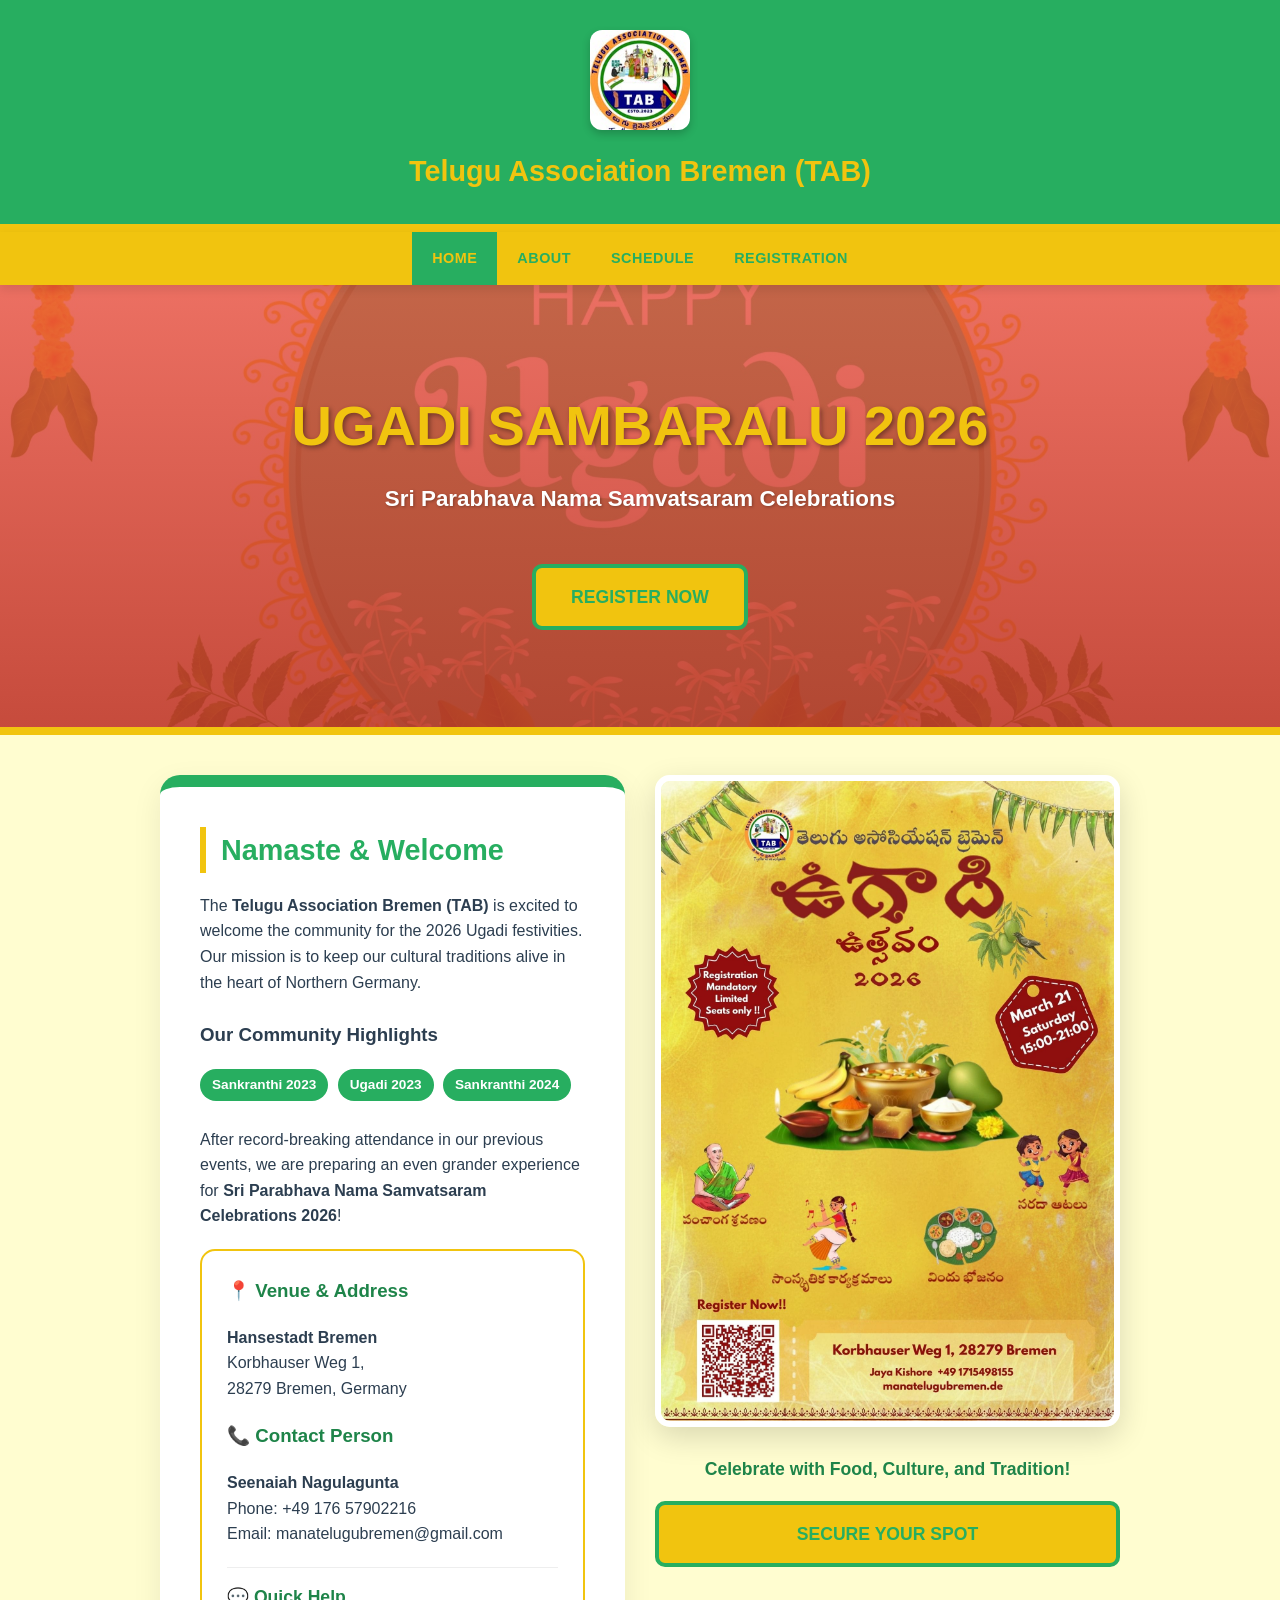
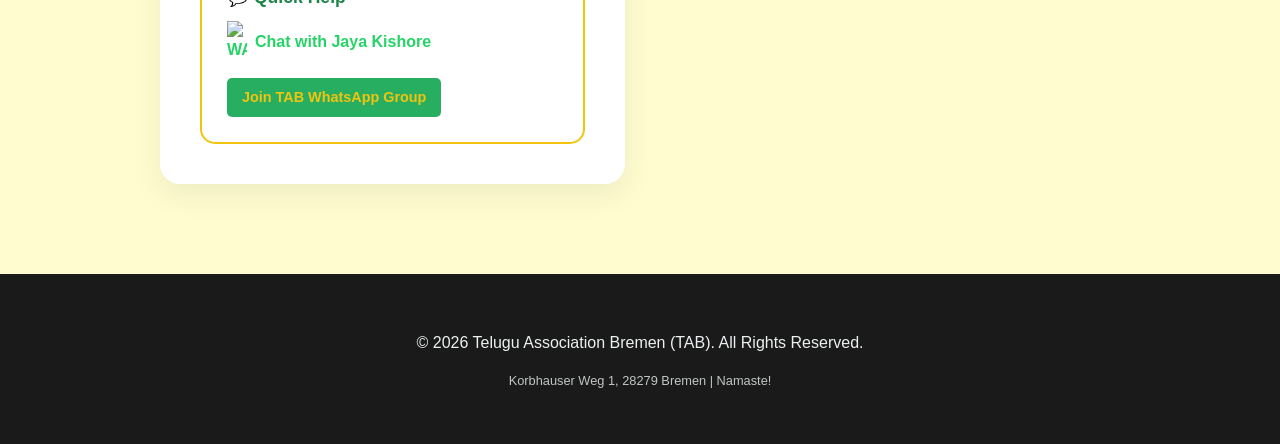
==== commit 5f17467f: "contact deatiled updated and student and 12+" ====
--- a/index.html
+++ b/index.html
@@ -124,9 +124,10 @@
                     </p>
                     
                     <h3 style="color: var(--deep-green);">📞 Contact Person</h3>
+                    
                     <p style="margin-bottom: 10px;">
-                        <strong>Jaya Kishore</strong><br>
-                        Phone: <a href="tel:+491715498155" style="color: inherit; text-decoration: none;">+49 171 5498 155</a><br>
+                        <strong>Seenaiah Nagulagunta </strong><br>
+                        Phone: <a href="tel:+4917657902216" style="color: inherit; text-decoration: none;">+49 176 57902216</a><br>
                         Email: <a href="mailto:manatelugubremen@gmail.com" style="color: inherit; text-decoration: none;">manatelugubremen@gmail.com</a>
                     </p>
 
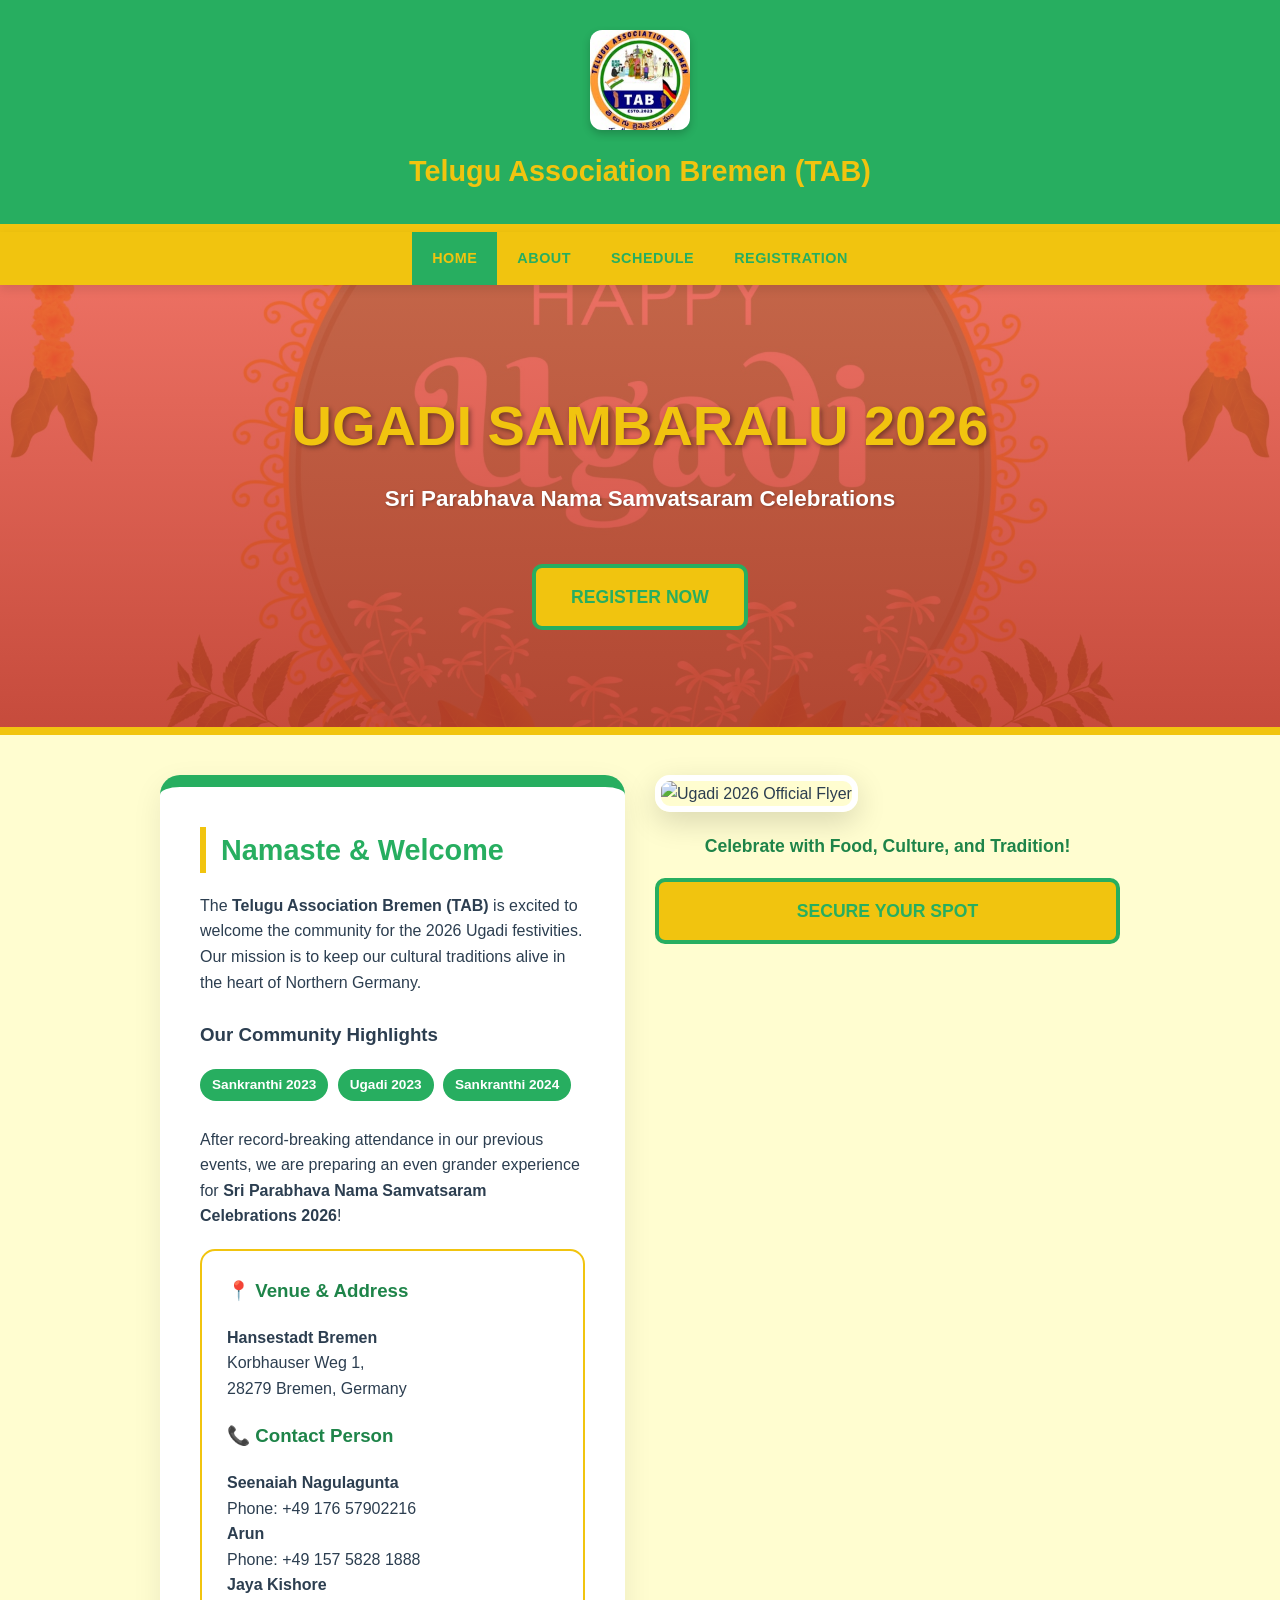
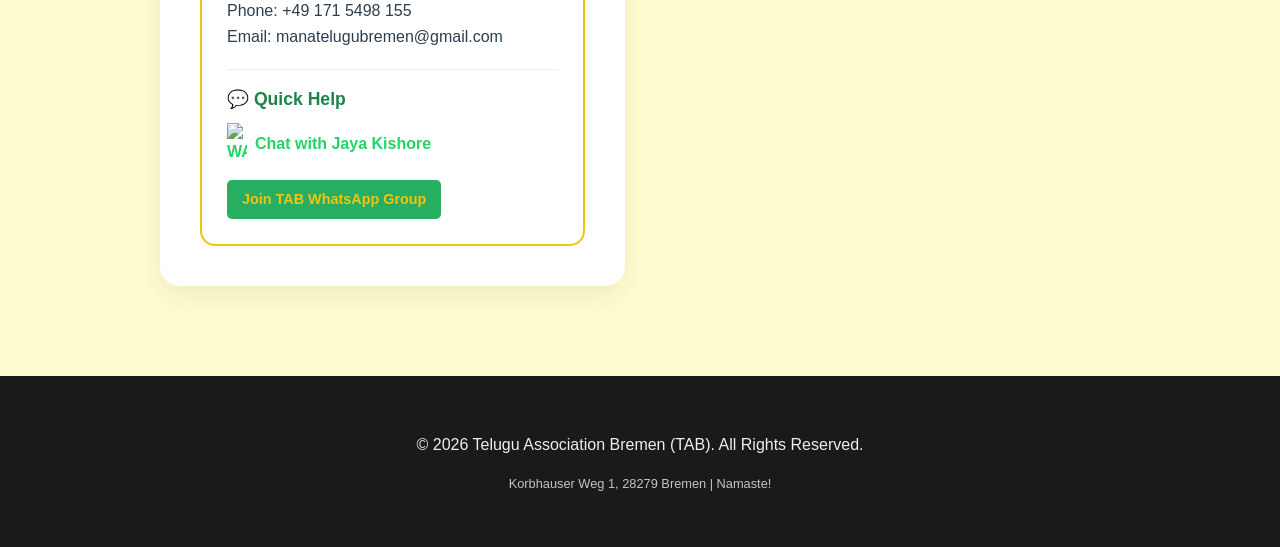
==== commit 9e407512: "updated contact info and flyer" ====
--- a/index.html
+++ b/index.html
@@ -128,6 +128,10 @@
                     <p style="margin-bottom: 10px;">
                         <strong>Seenaiah Nagulagunta </strong><br>
                         Phone: <a href="tel:+4917657902216" style="color: inherit; text-decoration: none;">+49 176 57902216</a><br>
+                        <strong>Arun </strong><br>
+                        Phone: <a href="tel:+4915758281888" style="color: inherit; text-decoration: none;">+49 157 5828 1888</a><br>
+                        <strong>Jaya Kishore </strong><br>
+                        Phone: <a href="tel:+491715498155" style="color: inherit; text-decoration: none;">+49 171 5498 155</a><br>
                         Email: <a href="mailto:manatelugubremen@gmail.com" style="color: inherit; text-decoration: none;">manatelugubremen@gmail.com</a>
                     </p>
 
@@ -149,7 +153,7 @@
             </div>
 
             <div class="flyer-preview">
-                <img src="Flyer.jpg" alt="Ugadi 2026 Official Flyer">
+                <img src="Flyer.png" alt="Ugadi 2026 Official Flyer">
                 <div style="text-align: center; margin-top: 20px;">
                     <p style="font-weight: bold; color: var(--deep-green); font-size: 1.1rem;">Celebrate with Food, Culture, and Tradition!</p>
                     <a href="register.html" class="back-btn" style="width: 100%;">SECURE YOUR SPOT</a>
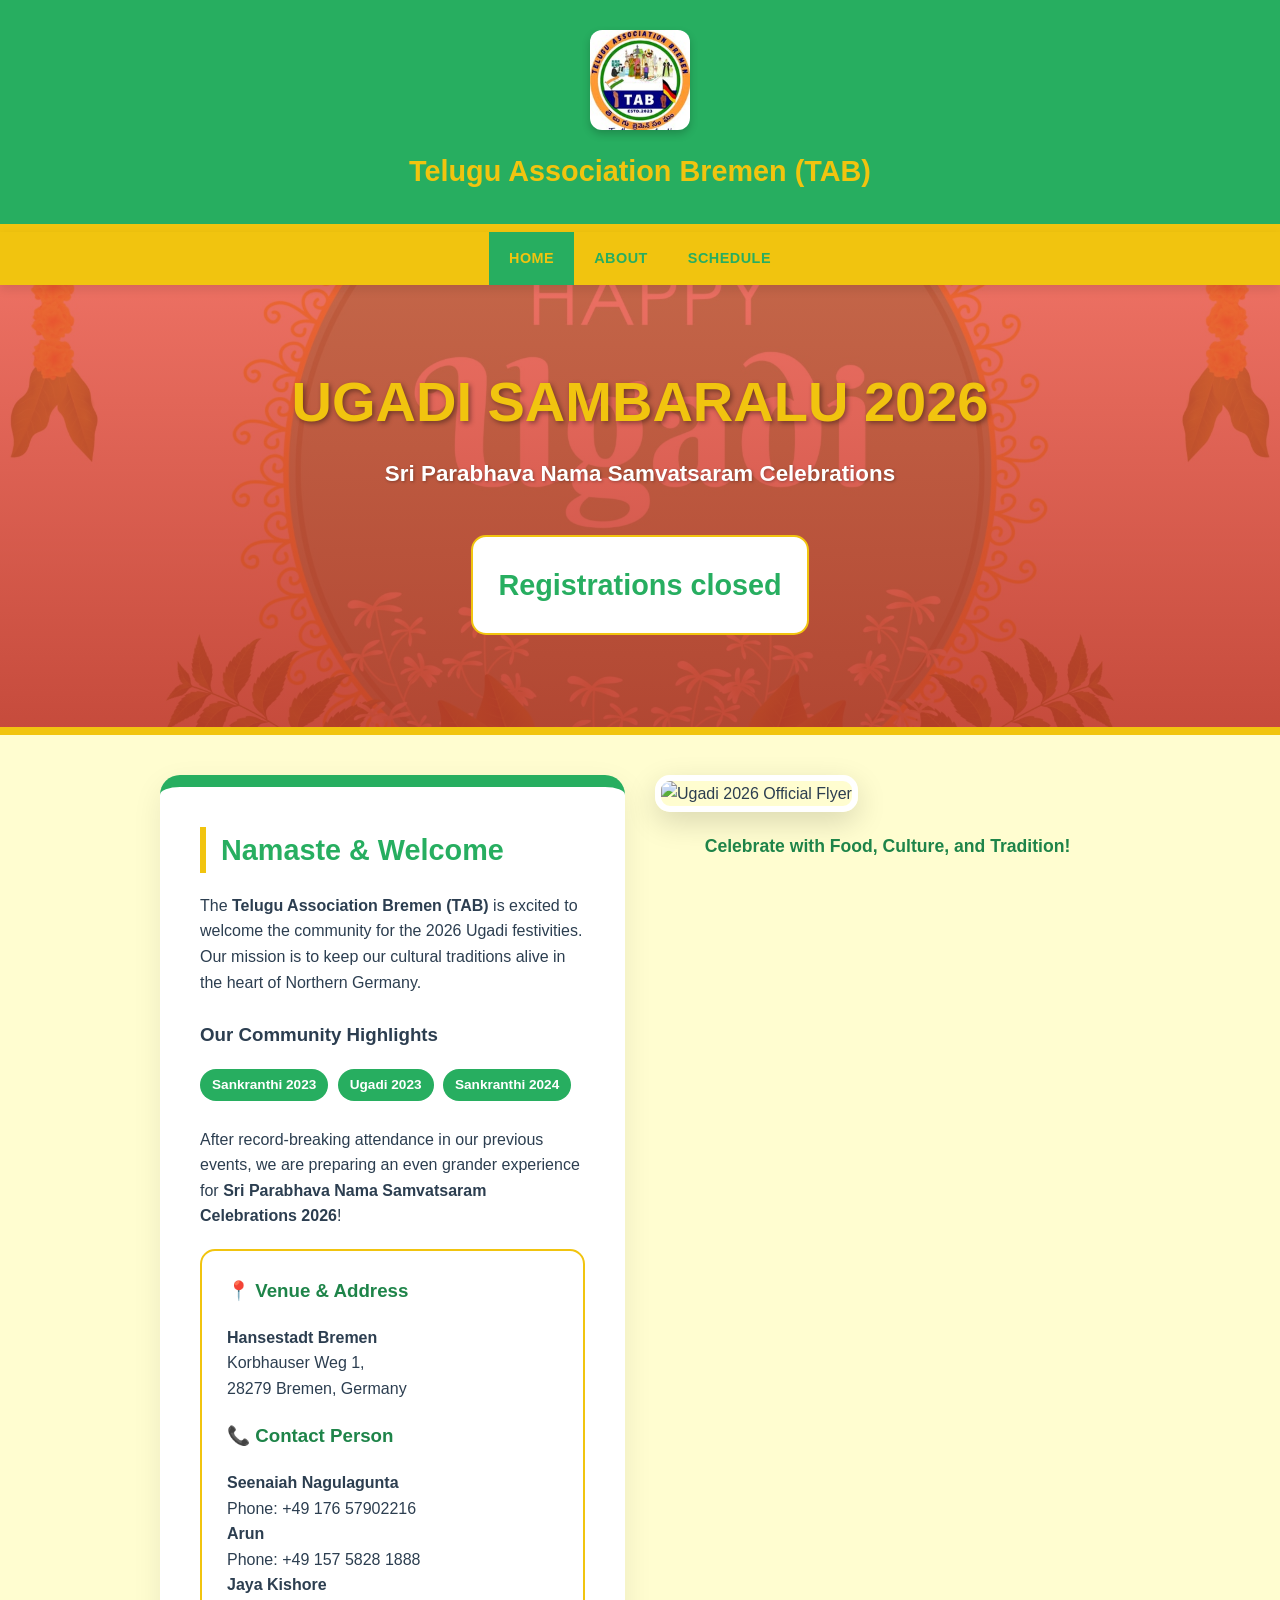
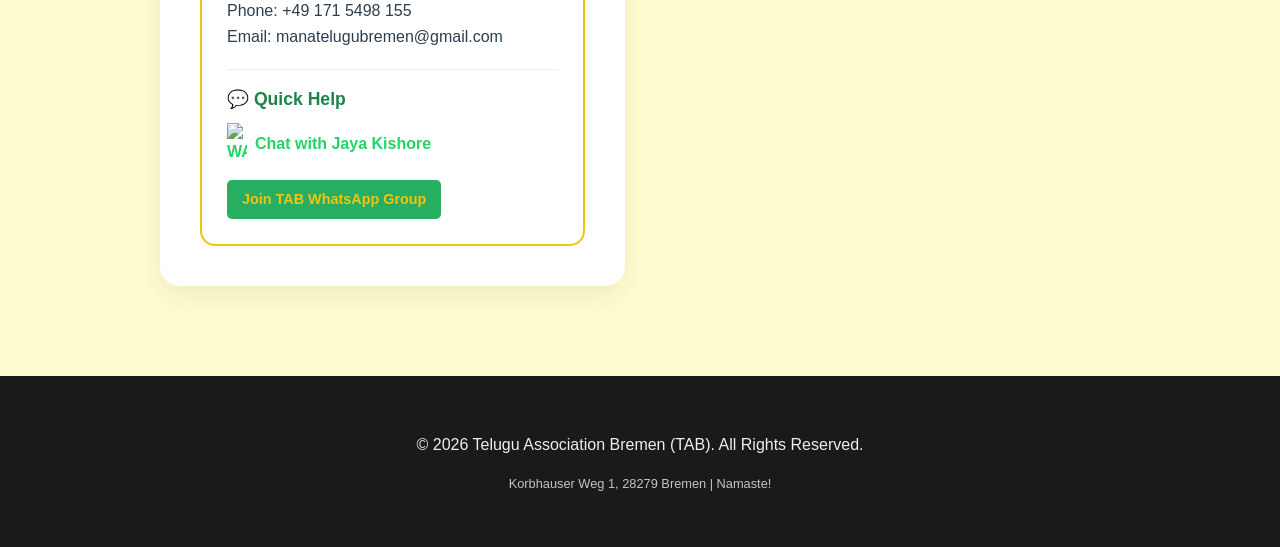
==== commit a7cc714d: "Removed register page" ====
--- a/index.html
+++ b/index.html
@@ -8,31 +8,31 @@
     <style>
         /* Hero section specific to the Home Page */
         .hero-section {
-            background: linear-gradient(rgba(231, 76, 60, 0.8), rgba(192, 57, 43, 0.9)), url('ugadi-bg.jpg'); 
-            height: 450px; 
-            background-size: cover; 
-            background-position: center; 
-            color: white; 
-            display: flex; 
-            flex-direction: column; 
-            justify-content: center; 
-            align-items: center; 
-            text-align: center; 
+            background: linear-gradient(rgba(231, 76, 60, 0.8), rgba(192, 57, 43, 0.9)), url('ugadi-bg.jpg');
+            height: 450px;
+            background-size: cover;
+            background-position: center;
+            color: white;
+            display: flex;
+            flex-direction: column;
+            justify-content: center;
+            align-items: center;
+            text-align: center;
             padding: 20px;
             border-bottom: 8px solid var(--saffron-yellow);
         }
 
         .hero-title {
-            font-size: 3.5rem; 
-            color: var(--saffron-yellow); 
-            margin: 0; 
+            font-size: 3.5rem;
+            color: var(--saffron-yellow);
+            margin: 0;
             text-shadow: 2px 2px 5px rgba(0,0,0,0.4);
             font-weight: 900;
         }
 
         .hero-subtitle {
-            font-size: 1.4rem; 
-            font-weight: 600; 
+            font-size: 1.4rem;
+            font-weight: 600;
             text-shadow: 1px 1px 3px rgba(0,0,0,0.3);
             margin-top: 10px;
         }
@@ -75,6 +75,7 @@
         /* Mobile specific adjustments for index */
         @media (max-width: 768px) {
             .hero-title { font-size: 2.2rem; }
+	    .hero-title2 { font-size: 1.8rem; }
             .hero-subtitle { font-size: 1.1rem; }
             .hero-section { height: auto; padding: 60px 20px; }
         }
@@ -91,22 +92,21 @@
         <a href="index.html" style="background: var(--primary-green); color: var(--saffron-yellow);">HOME</a>
         <a href="about.html">ABOUT</a>
         <a href="schedule.html">SCHEDULE</a>
-        <a href="register.html">REGISTRATION</a>
     </nav>
 
     <section class="hero-section">
         <h1 class="hero-title">UGADI SAMBARALU 2026</h1>
-        <p class="hero-subtitle"> Sri Parabhava Nama Samvatsaram Celebrations</p>
-        <a href="register.html" class="back-btn" style="margin-top: 25px;">REGISTER NOW</a>
+	<p class="hero-subtitle"> Sri Parabhava Nama Samvatsaram Celebrations</p>
+	<h2 class="contact-box"> Registrations closed </h2>
     </section>
 
     <main class="container">
-        
+
         <div class="info-grid">
             <div class="card">
                 <h2>Namaste & Welcome</h2>
                 <p>The <strong>Telugu Association Bremen (TAB)</strong> is excited to welcome the community for the 2026 Ugadi festivities. Our mission is to keep our cultural traditions alive in the heart of Northern Germany.</p>
-                
+
                 <h3 style="margin-top: 25px;">Our Community Highlights</h3>
                 <div>
                     <span class="history-tag">Sankranthi 2023</span>
@@ -122,9 +122,9 @@
                         Korbhauser Weg 1,<br>
                         28279 Bremen, Germany
                     </p>
-                    
+
                     <h3 style="color: var(--deep-green);">📞 Contact Person</h3>
-                    
+
                     <p style="margin-bottom: 10px;">
                         <strong>Seenaiah Nagulagunta </strong><br>
                         Phone: <a href="tel:+4917657902216" style="color: inherit; text-decoration: none;">+49 176 57902216</a><br>
@@ -137,7 +137,7 @@
 
                     <div style="margin-top: 20px; border-top: 1px solid #eee; padding-top: 15px;">
                         <h3 style="color: var(--deep-green); font-size: 1.1rem; margin-bottom: 10px;">💬 Quick Help</h3>
-                        
+
                         <a href="https://wa.me/491715498155" target="_blank" style="display: inline-flex; align-items: center; text-decoration: none; color: #25D366; font-weight: bold; margin-bottom: 10px;">
                             <img src="https://upload.wikimedia.org/wikipedia/commons/6/6b/WhatsApp.svg" alt="WA" style="width: 20px; margin-right: 8px;">
                             Chat with Jaya Kishore
@@ -156,7 +156,6 @@
                 <img src="Flyer.png" alt="Ugadi 2026 Official Flyer">
                 <div style="text-align: center; margin-top: 20px;">
                     <p style="font-weight: bold; color: var(--deep-green); font-size: 1.1rem;">Celebrate with Food, Culture, and Tradition!</p>
-                    <a href="register.html" class="back-btn" style="width: 100%;">SECURE YOUR SPOT</a>
                 </div>
             </div>
         </div>
